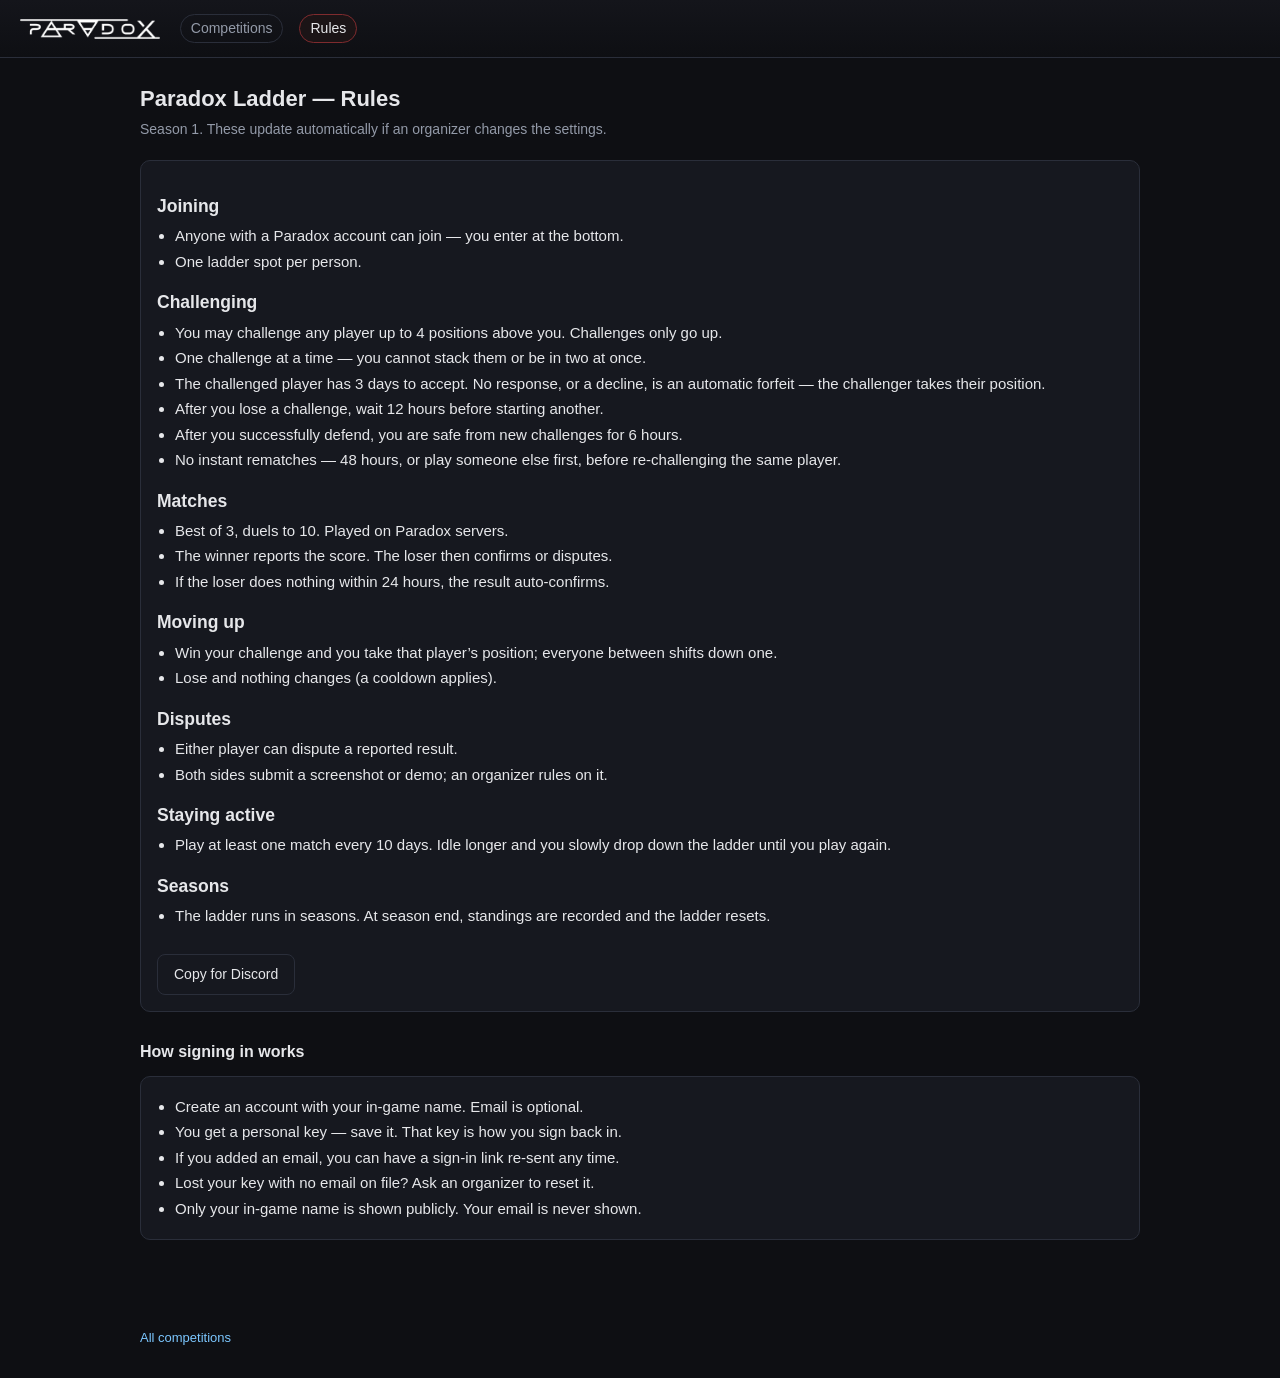
==== rules.html @ c7b498d9 "Add files via upload" ====
<!doctype html>
<html lang="en">
<head>
  <meta charset="utf-8">
  <meta name="viewport" content="width=device-width, initial-scale=1">
  <title>Rules — Paradox</title>
  <meta name="theme-color" content="#0e0f13">
  <link rel="icon" href="favicon.png" sizes="any">
  <link rel="stylesheet" href="style.css">
</head>
<body>
  <header id="top">
    <a class="brand" href="./"><img src="logo.png" alt="Paradox" class="brandlogo"></a>
    <nav id="nav">
      <a class="pill" href="./">Competitions</a>
      <a class="pill on" href="rules.html">Rules</a>
    </nav>
  </header>

  <main id="app"><div class="loading">Loading…</div></main>

  <footer id="foot"><a href="./">All competitions</a></footer>

  <script src="config.js"></script>
  <script src="rules.js"></script>
  <script>
    (function () {
      var app = document.getElementById('app');
      var API = window.PARADOX_API;
      function esc(s) {
        return String(s == null ? '' : s).replace(/[&<>"']/g, function (c) {
          return { '&': '&amp;', '<': '&lt;', '>': '&gt;', '"': '&quot;', "'": '&#39;' }[c];
        });
      }
      function base() { return location.origin + location.pathname.replace(/rules\.html$/, ''); }

      function render(cfg, comp) {
        var secs = PXRules.ladder(cfg, comp);
        var md = PXRules.toMarkdown((comp && comp.name) || 'Paradox Ladder', base(), secs);
        app.innerHTML =
          '<h1>Paradox Ladder — Rules</h1>' +
          '<p class="sub">Season ' + esc((comp && comp.season) || '1') + '. These update automatically if an organizer changes the settings.</p>' +
          '<div class="panel">' + PXRules.toHtml(secs) +
          '<div class="inline-actions" style="margin-top:14px"><button class="btn ghost" id="cp">Copy for Discord</button></div>' +
          '<textarea id="md" hidden readonly rows="18" style="margin-top:10px">' + esc(md) + '</textarea></div>' +
          '<h2>How signing in works</h2><div class="panel"><ul style="padding-left:18px;margin:0">' +
          '<li style="margin:3px 0">Create an account with your in-game name. Email is optional.</li>' +
          '<li style="margin:3px 0">You get a personal key — save it. That key is how you sign back in.</li>' +
          '<li style="margin:3px 0">If you added an email, you can have a sign-in link re-sent any time.</li>' +
          '<li style="margin:3px 0">Lost your key with no email on file? Ask an organizer to reset it.</li>' +
          '<li style="margin:3px 0">Only your in-game name is shown publicly. Your email is never shown.</li>' +
          '</ul></div>';
        document.getElementById('cp').addEventListener('click', function () {
          var t = document.getElementById('md');
          t.hidden = false; t.focus(); t.select();
          var ok = function () { var b = document.getElementById('cp'); b.textContent = 'Copied ✓'; setTimeout(function () { b.textContent = 'Copy for Discord'; }, 1500); };
          try {
            if (navigator.clipboard) navigator.clipboard.writeText(t.value).then(ok, ok);
            else { document.execCommand('copy'); ok(); }
          } catch (e) { try { document.execCommand('copy'); } catch (e2) {} ok(); }
        });
      }

      fetch(API + '?fn=state&comp=ladder').then(function (r) { return r.text(); }).then(function (t) {
        var d = {}; try { d = JSON.parse(t); } catch (e) {}
        render((d && d.config) || {}, (d && d.competition) || {});
      }).catch(function () { render({}, {}); });
    })();
  </script>
</body>
</html>
---- style.css ----
:root {
  --bg: #0e0f13;
  --panel: #16181f;
  --panel-2: #1d2029;
  --border: #2a2e3a;
  --text: #e6e7ea;
  --muted: #939aa8;
  --accent: #e5484d;
  --accent-dim: #7f2b2e;
  --amber: #f5a524;
  --blue: #7cc7ff;
  --good: #46a758;
  --radius: 10px;
  --font: -apple-system, BlinkMacSystemFont, "Segoe UI", Roboto, Helvetica, Arial, sans-serif;
}

* { box-sizing: border-box; }
html, body { margin: 0; padding: 0; }
body {
  background: var(--bg);
  color: var(--text);
  font-family: var(--font);
  font-size: 15px;
  line-height: 1.5;
  -webkit-font-smoothing: antialiased;
}
a { color: var(--blue); text-decoration: none; }
a:hover { text-decoration: underline; }

#top {
  display: flex; align-items: center; gap: 20px;
  padding: 14px 20px;
  border-bottom: 1px solid var(--border);
  background: linear-gradient(180deg, #14151b, #0e0f13);
  position: sticky; top: 0; z-index: 10;
}
.brand { display: flex; align-items: center; }
.brand:hover { text-decoration: none; opacity: .85; }
.brandlogo { height: 20px; width: auto; display: block; }
#nav { display: flex; gap: 16px; font-size: 14px; color: var(--muted); flex-wrap: wrap; }
#nav .pill {
  padding: 3px 10px; border: 1px solid var(--border); border-radius: 999px;
  color: var(--muted);
}
#nav .pill.on { color: var(--text); border-color: var(--accent-dim); background: #1b1416; }

#app { max-width: 1040px; margin: 0 auto; padding: 24px 20px 60px; }
.loading { color: var(--muted); padding: 40px 0; text-align: center; }

#foot {
  max-width: 1040px; margin: 0 auto; padding: 12px 20px 30px;
  color: var(--muted); font-size: 13px;
}
#foot .sep { margin: 0 8px; opacity: .5; }

h1 { font-size: 22px; margin: 0 0 4px; }
h2 { font-size: 16px; margin: 28px 0 12px; color: var(--text); }
.sub { color: var(--muted); font-size: 14px; margin: 0 0 20px; }

.panel {
  background: var(--panel); border: 1px solid var(--border);
  border-radius: var(--radius); padding: 16px; margin-bottom: 16px;
}

/* tables */
table { width: 100%; border-collapse: collapse; font-size: 14px; }
th, td { text-align: left; padding: 9px 10px; border-bottom: 1px solid var(--border); }
th { color: var(--muted); font-weight: 600; font-size: 12px; text-transform: uppercase; letter-spacing: .5px; }
tbody tr:last-child td { border-bottom: none; }
tbody tr:hover, tr:hover > td { background: var(--panel-2); }
.num { text-align: right; font-variant-numeric: tabular-nums; }
.rank { color: var(--muted); font-variant-numeric: tabular-nums; width: 44px; }
.me-row > td { background: #1b1416 !important; }

.tag {
  display: inline-block; font-size: 11px; padding: 1px 7px; border-radius: 999px;
  border: 1px solid var(--border); color: var(--muted); vertical-align: middle;
}
.tag.amber { color: var(--amber); border-color: #5a4413; }
.tag.blue  { color: var(--blue);  border-color: #234a5e; }
.tag.red   { color: var(--accent); border-color: var(--accent-dim); }
.tag.good  { color: var(--good); border-color: #234a2c; }
.streak-up { color: var(--good); }
.streak-dn { color: var(--accent); }

/* forms */
label { display: block; font-size: 13px; color: var(--muted); margin: 10px 0 4px; }
input, select, textarea {
  width: 100%; background: var(--panel-2); border: 1px solid var(--border);
  color: var(--text); border-radius: 8px; padding: 9px 10px; font: inherit;
}
input:focus, select:focus, textarea:focus { outline: none; border-color: var(--accent-dim); }
.row2 { display: grid; grid-template-columns: 1fr 1fr; gap: 12px; }
.row3 { display: grid; grid-template-columns: 1fr 1fr 1fr; gap: 12px; }
.form-narrow { max-width: 480px; }
a.btn { color: #fff; }
a.btn:hover { text-decoration: none; }
a.btn.ghost { color: var(--text); }

button, .btn {
  display: inline-block; cursor: pointer; font: inherit; font-size: 14px;
  background: var(--accent); color: #fff; border: none;
  border-radius: 8px; padding: 9px 16px; margin-top: 12px;
}
button:hover { filter: brightness(1.08); }
button.ghost { background: transparent; border: 1px solid var(--border); color: var(--text); }
button.small { padding: 5px 10px; margin: 0; font-size: 13px; }
button:disabled { opacity: .45; cursor: not-allowed; }
.inline-actions { display: flex; gap: 8px; flex-wrap: wrap; }

.msg { padding: 10px 12px; border-radius: 8px; font-size: 14px; margin: 12px 0; }
.msg.err  { background: #241416; border: 1px solid var(--accent-dim); color: #ffb3b5; }
.msg.ok   { background: #13210f; border: 1px solid #2c4a1e; color: #b8e6a0; }
.msg.info { background: #13202b; border: 1px solid #234a5e; color: #bfe3ff; }
code, .mono { font-family: ui-monospace, Menlo, Consolas, monospace; font-size: 13px; }
.linkbox { word-break: break-all; background: var(--panel-2); padding: 10px; border-radius: 8px; border: 1px solid var(--border); }

/* competition cards */
.cards { display: grid; grid-template-columns: repeat(auto-fill, minmax(260px, 1fr)); gap: 12px; }
.card { display: block; background: var(--panel); border: 1px solid var(--border); border-radius: var(--radius); padding: 14px; color: var(--text); }
.card:hover { border-color: var(--accent-dim); text-decoration: none; }
.card .t { font-weight: 600; margin-bottom: 4px; }
.card .m { color: var(--muted); font-size: 13px; }

/* bracket */
.rounds { display: flex; gap: 22px; overflow-x: auto; padding-bottom: 10px; }
.round { min-width: 210px; display: flex; flex-direction: column; gap: 12px; justify-content: space-around; }
.round h3 { font-size: 12px; color: var(--muted); text-transform: uppercase; letter-spacing: .5px; margin: 0 0 2px; }
.match { background: var(--panel); border: 1px solid var(--border); border-radius: 8px; overflow: hidden; }
.match .side { display: flex; justify-content: space-between; padding: 7px 10px; font-size: 13px; }
.match .side + .side { border-top: 1px solid var(--border); }
.match .side.win { color: var(--text); font-weight: 600; }
.match .side.lose { color: var(--muted); }
.match .side .s { font-variant-numeric: tabular-nums; color: var(--muted); }
.match .foot { padding: 4px 10px; font-size: 11px; color: var(--muted); border-top: 1px solid var(--border); background: var(--panel-2); }

.match-card { background: var(--panel); border: 1px solid var(--border); border-radius: var(--radius); padding: 14px; margin-bottom: 12px; }
.match-card .vs { font-size: 15px; margin-bottom: 8px; }
.match-card .vs b { font-weight: 600; }
.hint { color: var(--muted); font-size: 13px; }

@media (max-width: 560px) {
  .row2, .row3 { grid-template-columns: 1fr; }
  #app { padding: 18px 14px 50px; }
}
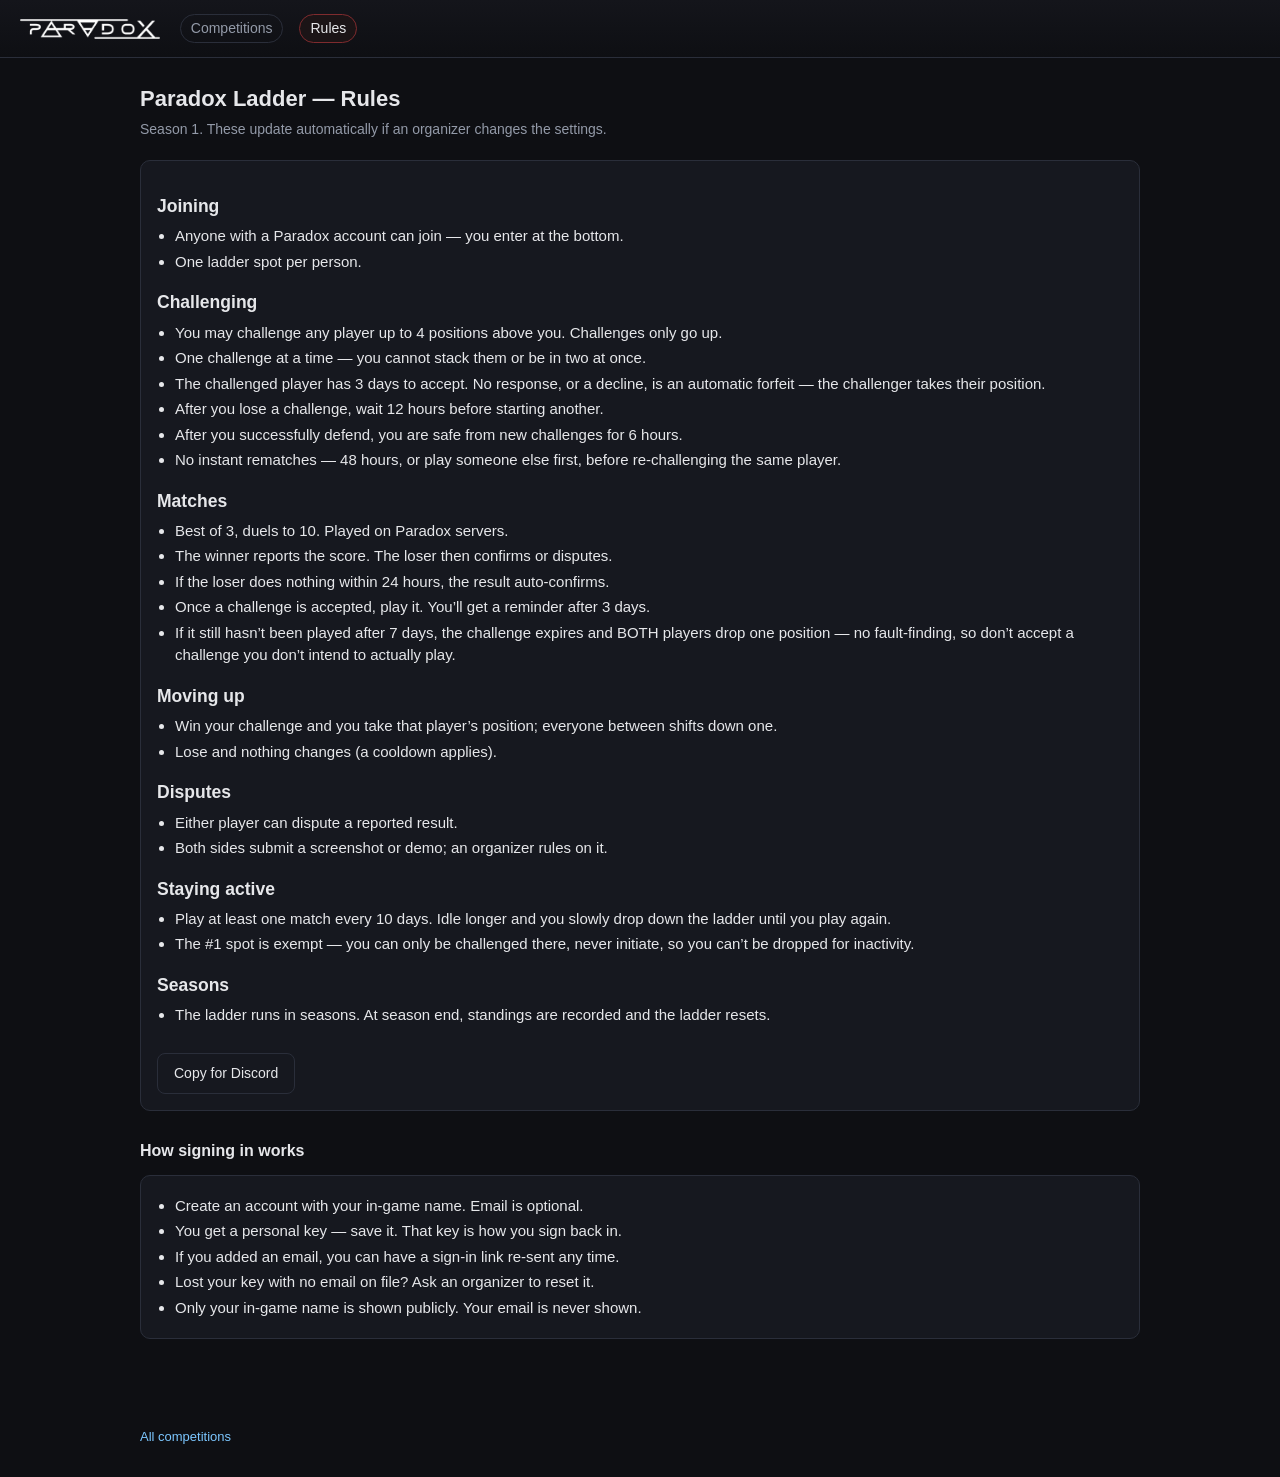
==== commit 9e39bda2: "Add files via upload" ====
--- a/rules.html
+++ b/rules.html
@@ -38,7 +38,7 @@
         var secs = PXRules.ladder(cfg, comp);
         var md = PXRules.toMarkdown((comp && comp.name) || 'Paradox Ladder', base(), secs);
         app.innerHTML =
-          '<h1>Paradox Ladder — Rules</h1>' +
+          '<h1>' + esc((comp && comp.name) || 'Paradox Ladder') + ' — Rules</h1>' +
           '<p class="sub">Season ' + esc((comp && comp.season) || '1') + '. These update automatically if an organizer changes the settings.</p>' +
           '<div class="panel">' + PXRules.toHtml(secs) +
           '<div class="inline-actions" style="margin-top:14px"><button class="btn ghost" id="cp">Copy for Discord</button></div>' +
@@ -61,7 +61,8 @@
         });
       }
 
-      fetch(API + '?fn=state&comp=ladder').then(function (r) { return r.text(); }).then(function (t) {
+      var qcomp = new URLSearchParams(location.search).get('comp') || 'ladder';
+      fetch(API + '?fn=state&comp=' + encodeURIComponent(qcomp)).then(function (r) { return r.text(); }).then(function (t) {
         var d = {}; try { d = JSON.parse(t); } catch (e) {}
         render((d && d.config) || {}, (d && d.competition) || {});
       }).catch(function () { render({}, {}); });
